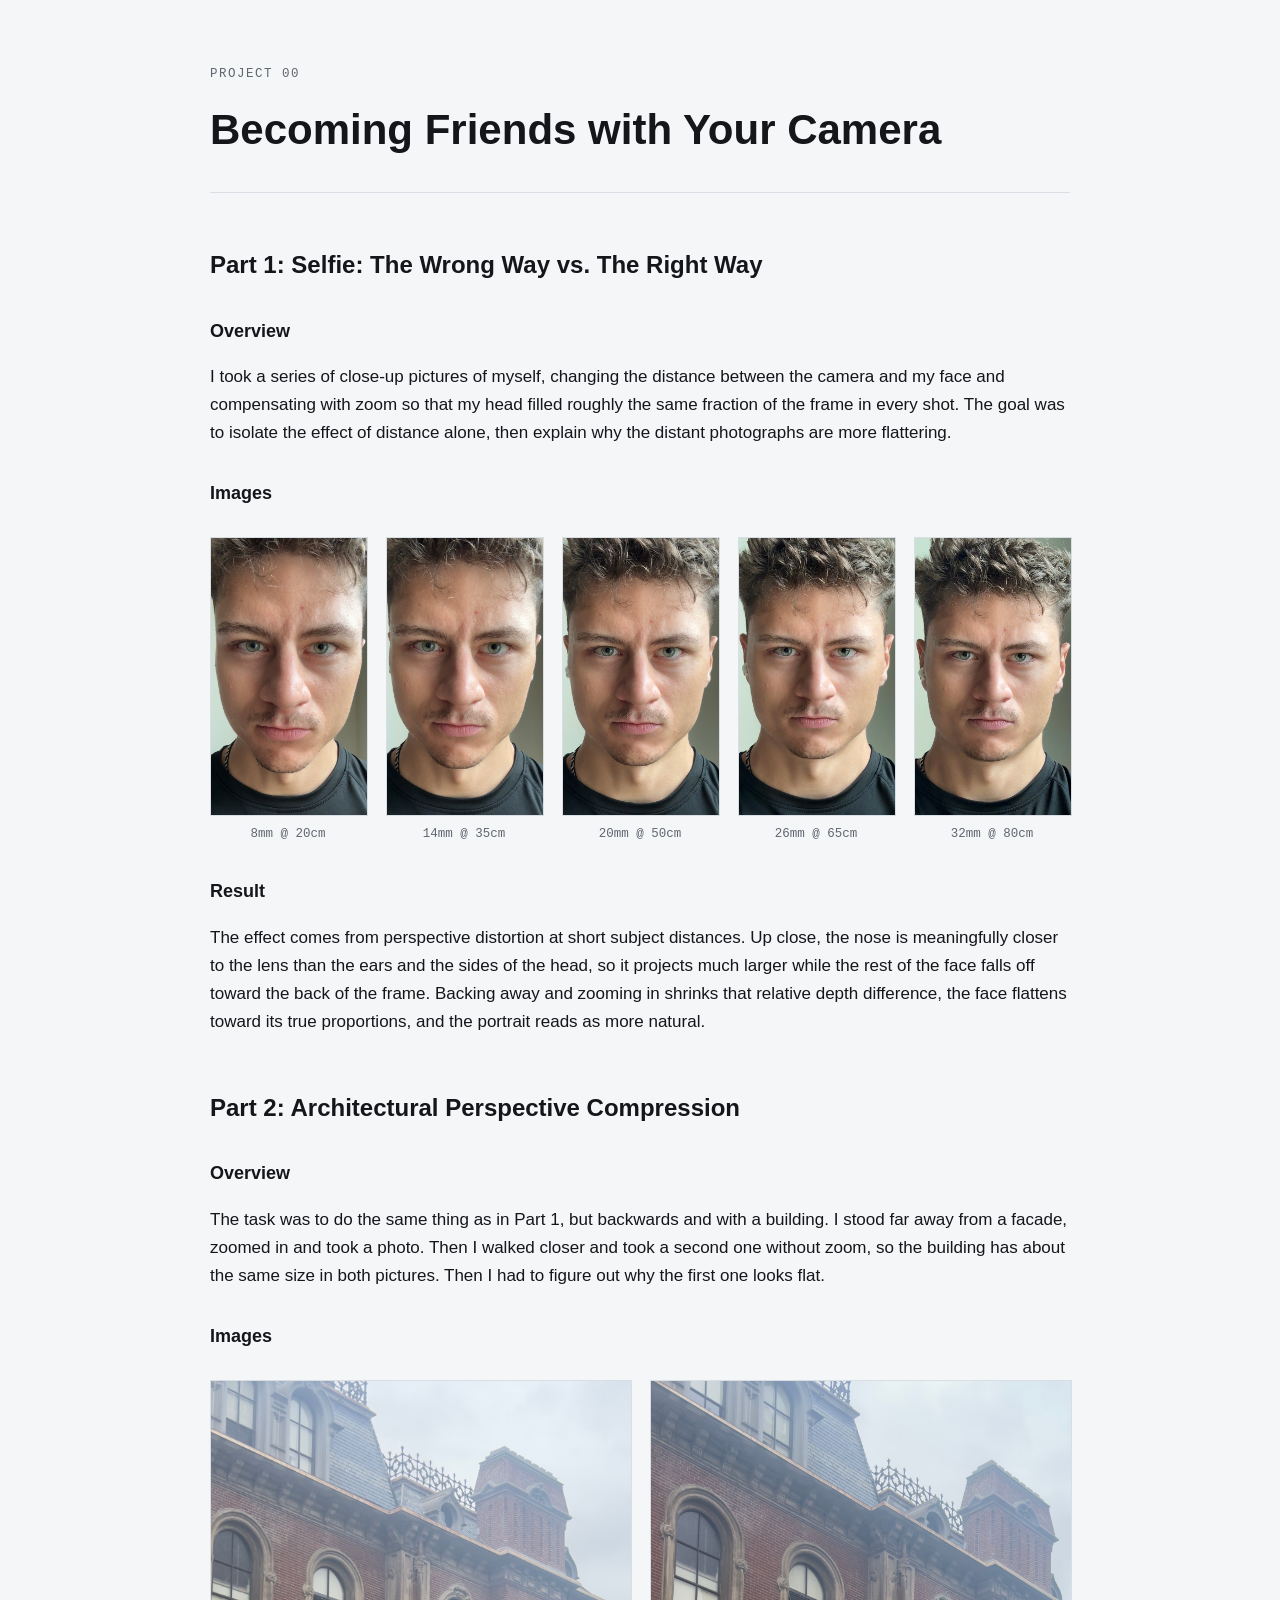
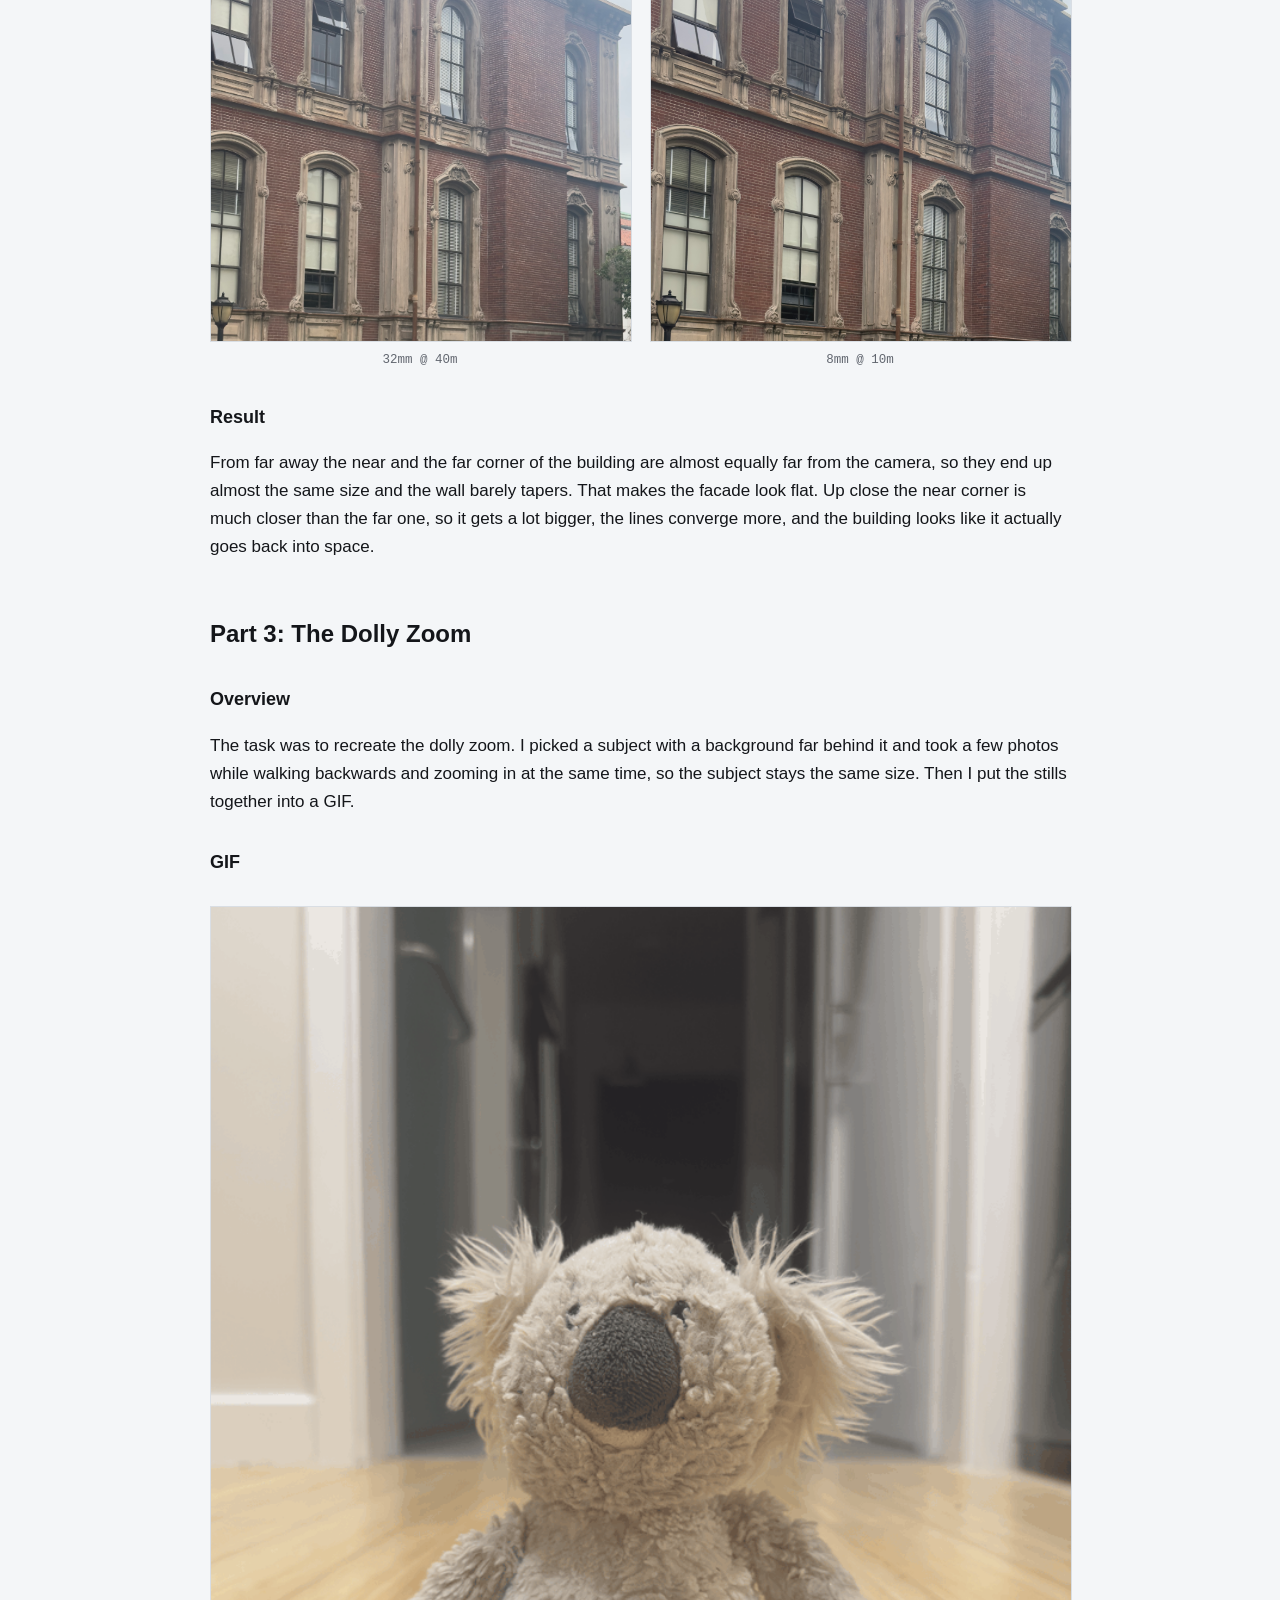
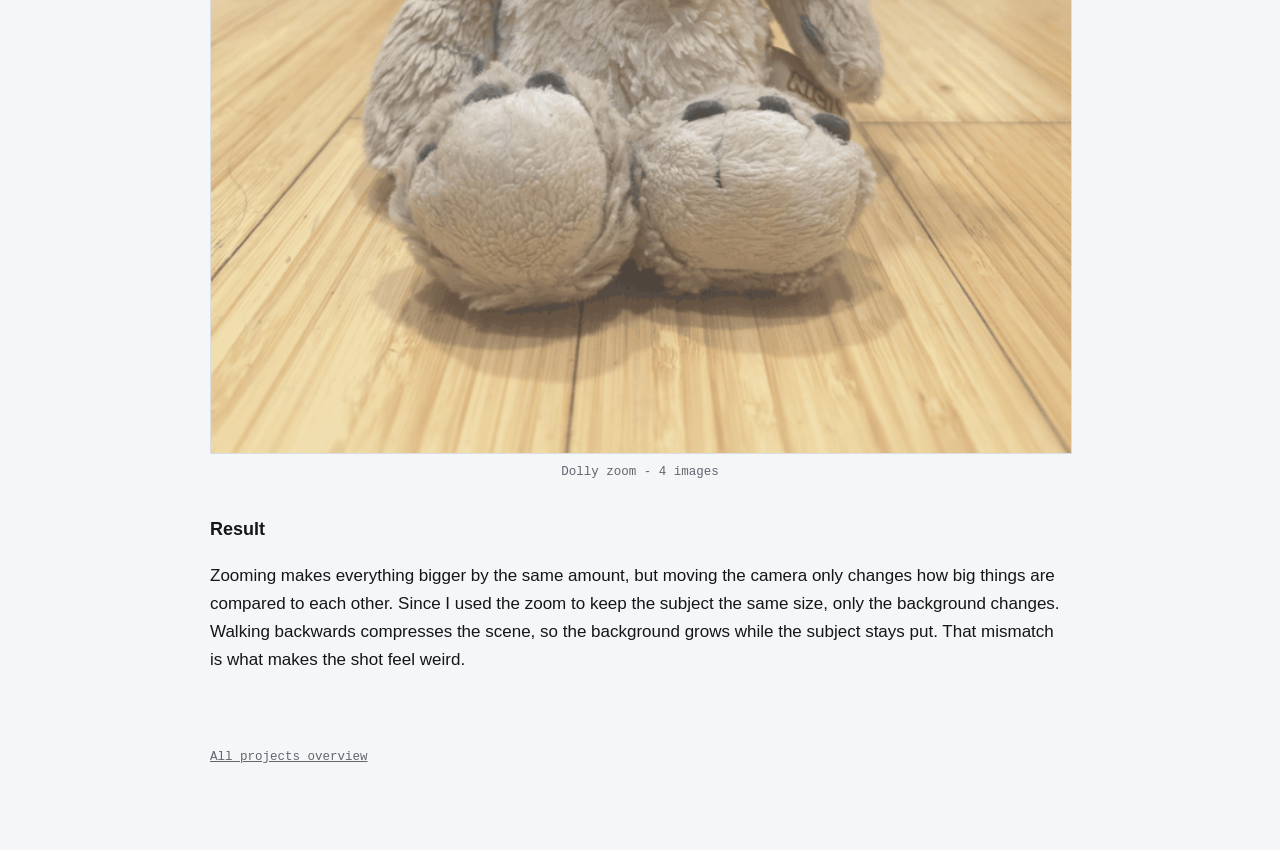
==== 0/index.html @ 8fe06fec "Add files via upload" ====
<!DOCTYPE html>
<html lang="en">
<head>
  <title>Project 0 — CS 180</title>
  <link rel="stylesheet" href="../style.css">
  <meta charset="utf-8">
</head>
<body>
  <header>
    <p class="eyebrow">Project 00</p>
    <h1>Becoming Friends with Your Camera</h1>
  </header>

  <h2>Part 1: Selfie: The Wrong Way vs. The Right Way</h2>
  <h3>Overview</h3>
  <p>
    I took a series of close-up pictures of myself, changing
    the distance between the camera and my face and
    compensating with zoom so that my head filled roughly
    the same fraction of the frame in every shot.
    The goal was to isolate the effect of distance alone,
    then explain why the distant photographs are more flattering.
  </p>

  <h3>Images</h3>

  <div class="grid">
    <figure>
      <img src="images/1a.JPG" alt="">
      <figcaption>8mm @ 20cm</figcaption>
    </figure>
    <figure>
      <img src="images/1b.JPG" alt="">
      <figcaption>14mm @ 35cm</figcaption>
    </figure>
    <figure>
      <img src="images/1c.JPG" alt="">
      <figcaption>20mm @ 50cm</figcaption>
    </figure>
    <figure>
      <img src="images/1d.JPG" alt="">
      <figcaption>26mm @ 65cm</figcaption>
    </figure>
    <figure>
      <img src="images/1e.JPG" alt="">
      <figcaption>32mm @ 80cm</figcaption>
    </figure>
  </div>

  <h3>Result</h3>
  <p>
    The effect comes from perspective distortion at short subject distances.
    Up close, the nose is meaningfully closer
    to the lens than the ears and the sides of the head, so it projects much
    larger while the rest of the face falls off
    toward the back of the frame. Backing away and zooming in shrinks that
    relative depth difference, the face flattens
    toward its true proportions, and the portrait reads as more natural.
  </p>

  <h2>Part 2: Architectural Perspective Compression</h2>
  <h3>Overview</h3>
  <p>
    The task was to do the same thing as in Part 1, but backwards and with a building.
    I stood far away from a facade, zoomed in and took a photo. Then I walked closer
    and took a second one without zoom, so the building has about the same size in
    both pictures. Then I had to figure out why the first one looks flat.
  </p>

  <h3>Images</h3>

  <div class="grid">
    <figure>
      <img src="images/2_far.jpg" alt="">
      <figcaption>32mm @ 40m</figcaption>
    </figure>
    <figure>
      <img src="images/2_close.jpg" alt="">
      <figcaption>8mm @ 10m</figcaption>
    </figure>
  </div>

  <h3>Result</h3>
  <p>
    From far away the near and the far corner of the building are almost equally far
    from the camera, so they end up almost the same size and the wall barely tapers.
    That makes the facade look flat. Up close the near corner is much closer than the
    far one, so it gets a lot bigger, the lines converge more, and the building looks
    like it actually goes back into space.
  </p>

  <h2>Part 3: The Dolly Zoom</h2>
  <h3>Overview</h3>
  <p>
    The task was to recreate the dolly zoom. I picked a subject with a background
    far behind it and took a few photos while walking
    backwards and zooming in at the same time, so the subject stays the same size.
    Then I put the stills together into a GIF.
  </p>

  <h3>GIF</h3>

  <figure>
    <img src="images/3.GIF" alt="">
    <figcaption>Dolly zoom - 4 images</figcaption>
  </figure>

  <h3>Result</h3>
  <p>
    Zooming makes everything bigger by the same amount, but moving the camera only
    changes how big things are compared to each other. Since I used the zoom to keep
    the subject the same size, only the background changes. Walking backwards
    compresses the scene, so the background grows while the subject stays put. That
    mismatch is what makes the shot feel weird.
  </p>

  <a class="back" href="../">All projects overview</a>

</body>
</html>
---- style.css ----
body {
    max-width: 860px;
    margin: 0 auto;
    padding: 0 20px 80px;
    background: #f4f6f8;
    color: #14161a;
    font-family: "IBM Plex Sans", sans-serif;
    font-size: 17px;
    line-height: 1.65;
}

a { color: #1f4fd8; }

h1, h2, .title { font-family: "Space Grotesk", sans-serif; }

h1 { font-size: 42px; margin: 0; }
h2 { font-size: 24px; margin: 52px 0 14px; }
h3 { font-size: 18px; margin: 32px 0 8px; }

.eyebrow, figcaption, .back, .num {
    font-family: "IBM Plex Mono", monospace;
    font-size: 12.5px;
    color: #61666f;
}

header { padding: 64px 0 28px; border-bottom: 1px solid #d9dee4; }
.eyebrow { letter-spacing: 0.12em; text-transform: uppercase; margin: 0 0 10px; }
.back { display: inline-block; margin-top: 56px; }

figure { margin: 28px 0; }
figure img { width: 100%; display: block; border: 1px solid #d9dee4; }
figcaption { margin-top: 8px; text-align: center; }

.grid { display: flex; gap: 20px; margin: 28px 0; }
.grid figure { flex: 1; margin: 0; }

.projects { list-style: none; padding: 0; }
.projects li { border-bottom: 1px solid #d9dee4; }
.projects a {
    display: flex;
    gap: 20px;
    align-items: baseline;
    padding: 22px 4px;
    text-decoration: none;
    color: #14161a;
}
.num { min-width: 34px; }
.title { display: block; font-size: 20px; font-weight: 600; }
.blurb { display: block; font-size: 15px; color: #61666f; }
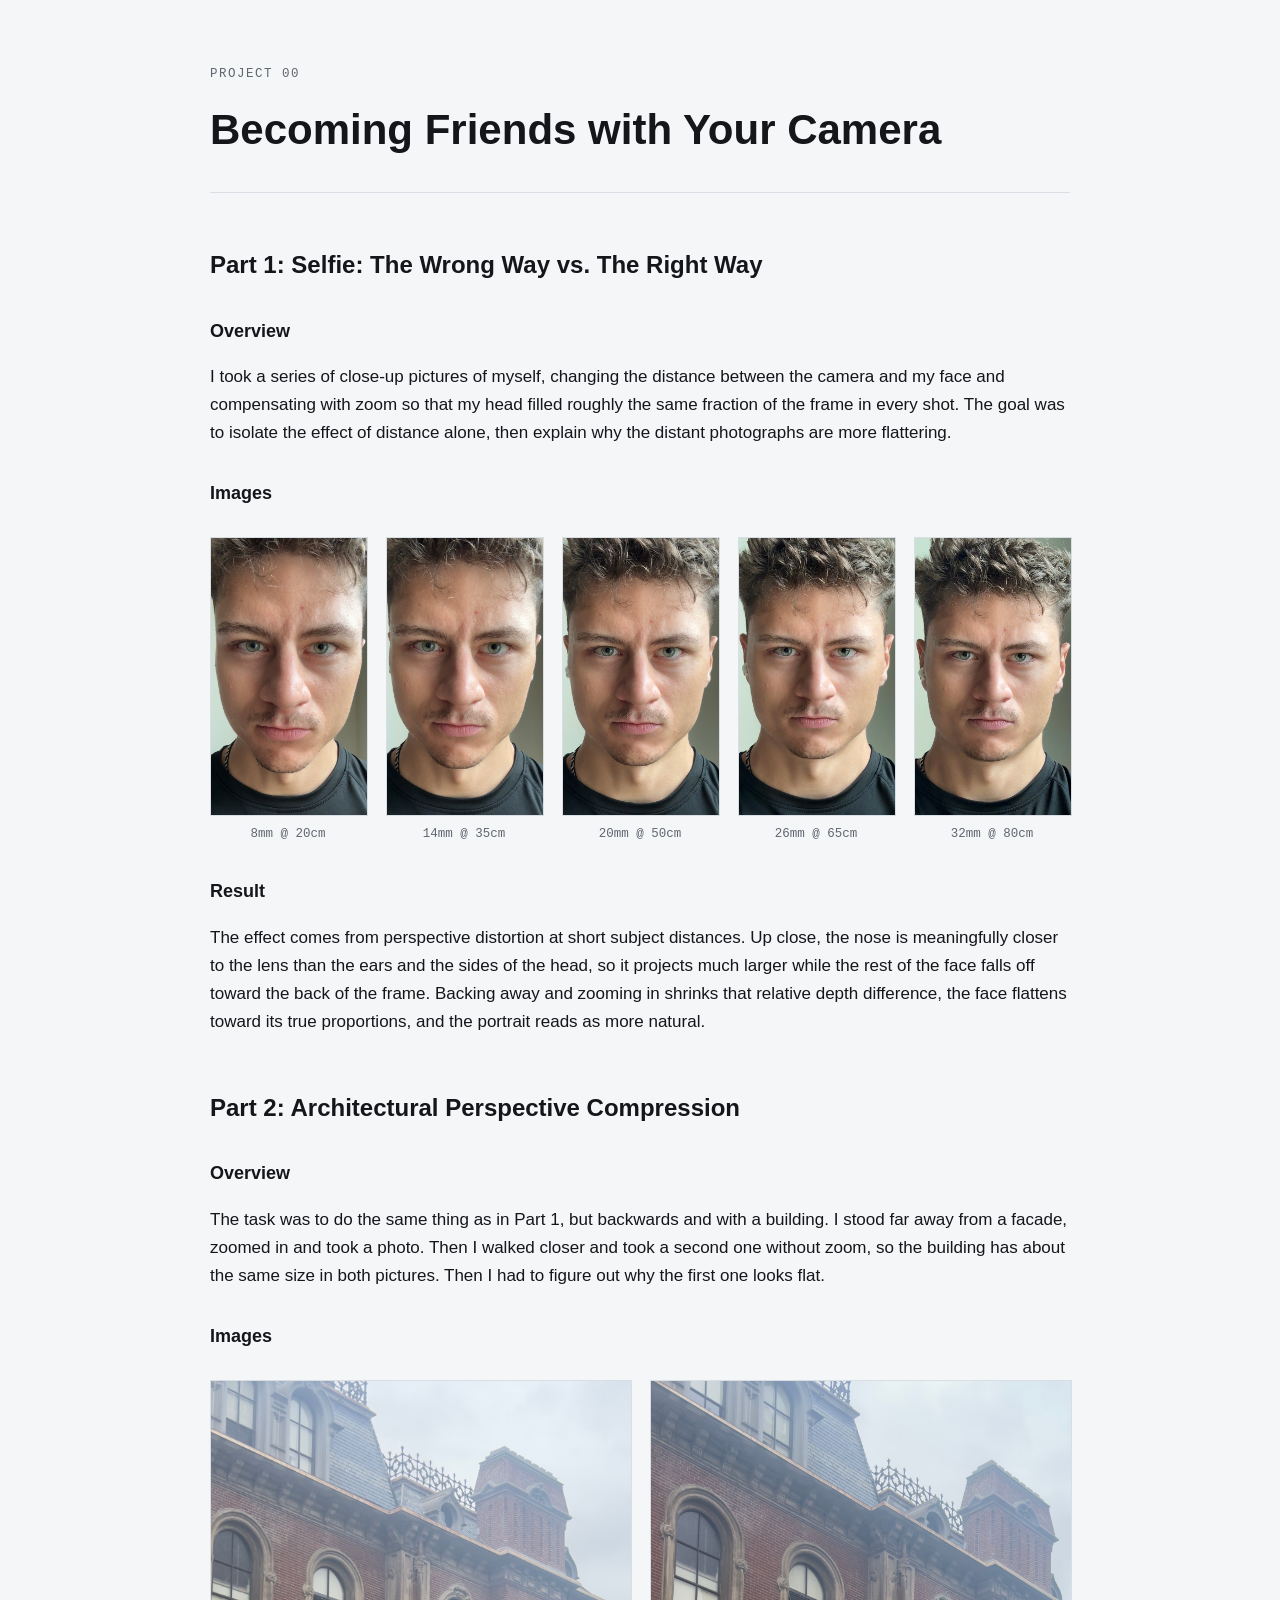
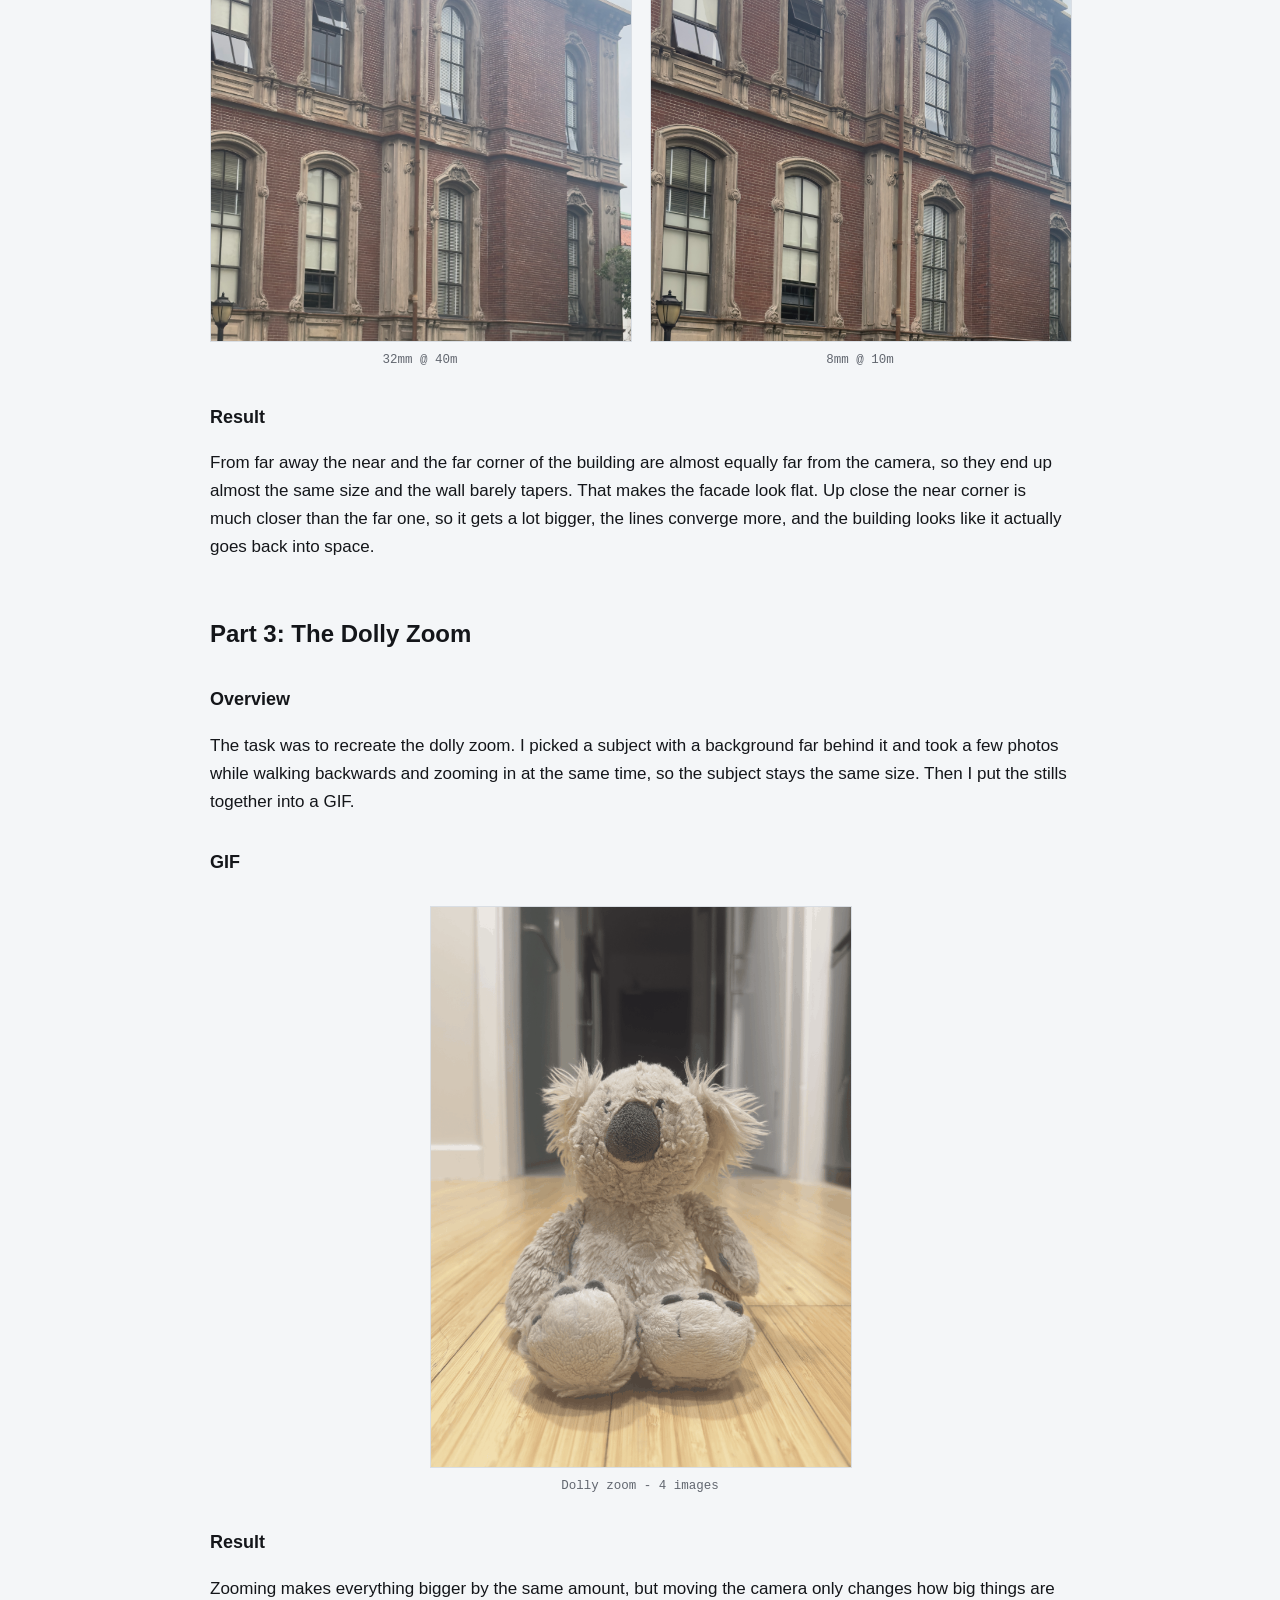
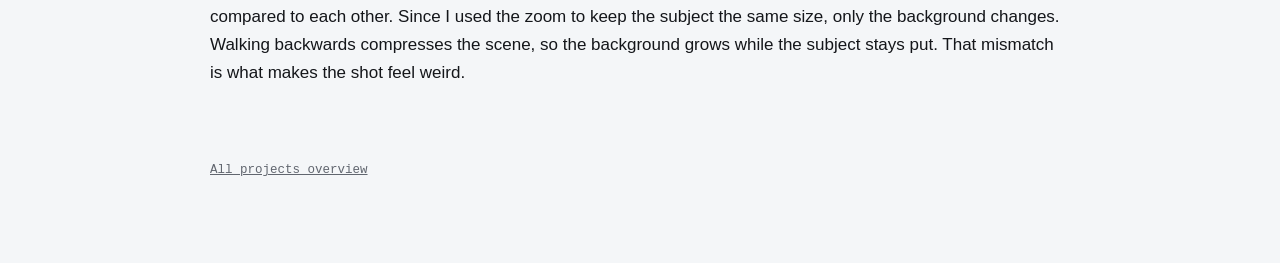
==== commit e6a14bbb: "Update index.html" ====
--- a/0/index.html
+++ b/0/index.html
@@ -100,7 +100,7 @@
 
   <h3>GIF</h3>
 
-  <figure>
+  <figure class="small">
     <img src="images/3.GIF" alt="">
     <figcaption>Dolly zoom - 4 images</figcaption>
   </figure>
--- a/style.css
+++ b/style.css
@@ -30,6 +30,7 @@
 figure { margin: 28px 0; }
 figure img { width: 100%; display: block; border: 1px solid #d9dee4; }
 figcaption { margin-top: 8px; text-align: center; }
+.small { max-width: 420px; margin-left: auto; margin-right: auto; }
 
 .grid { display: flex; gap: 20px; margin: 28px 0; }
 .grid figure { flex: 1; margin: 0; }
@@ -46,4 +47,4 @@
 }
 .num { min-width: 34px; }
 .title { display: block; font-size: 20px; font-weight: 600; }
-.blurb { display: block; font-size: 15px; color: #61666f; }+.blurb { display: block; font-size: 15px; color: #61666f; }
